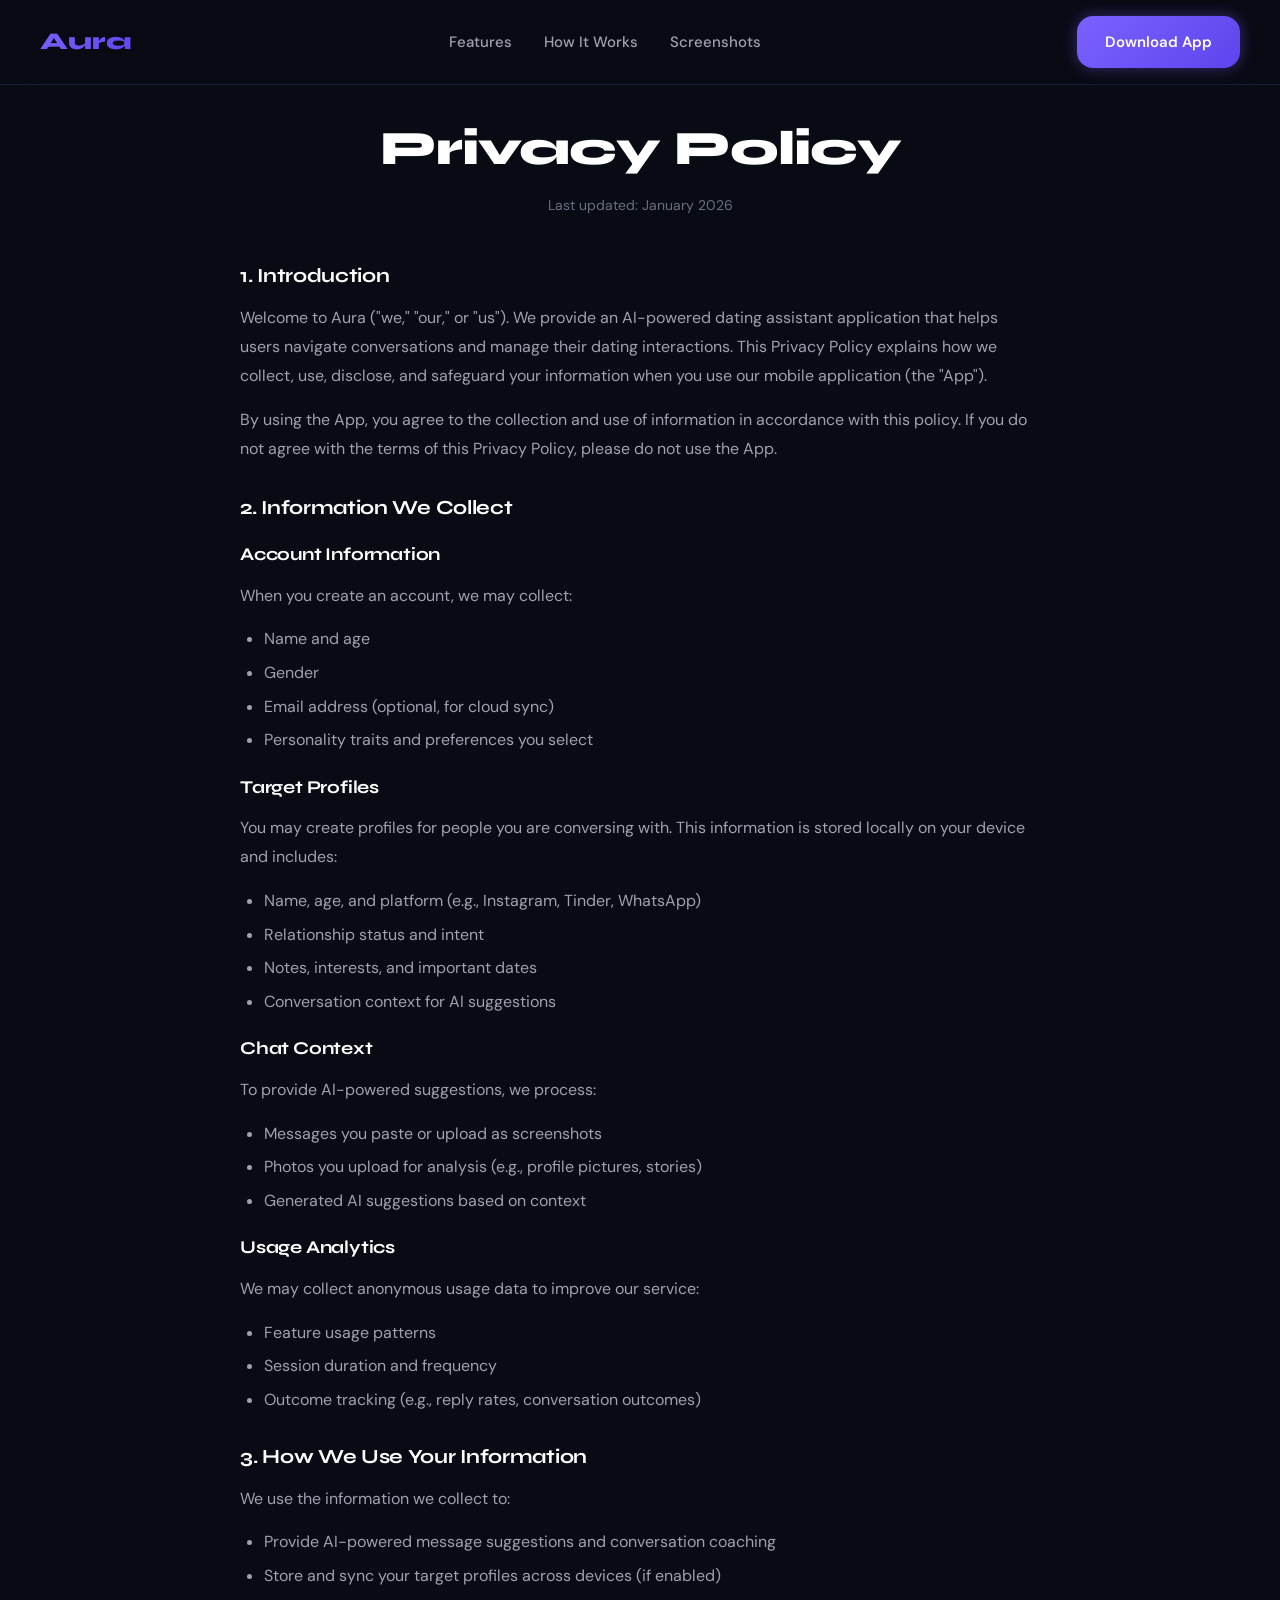
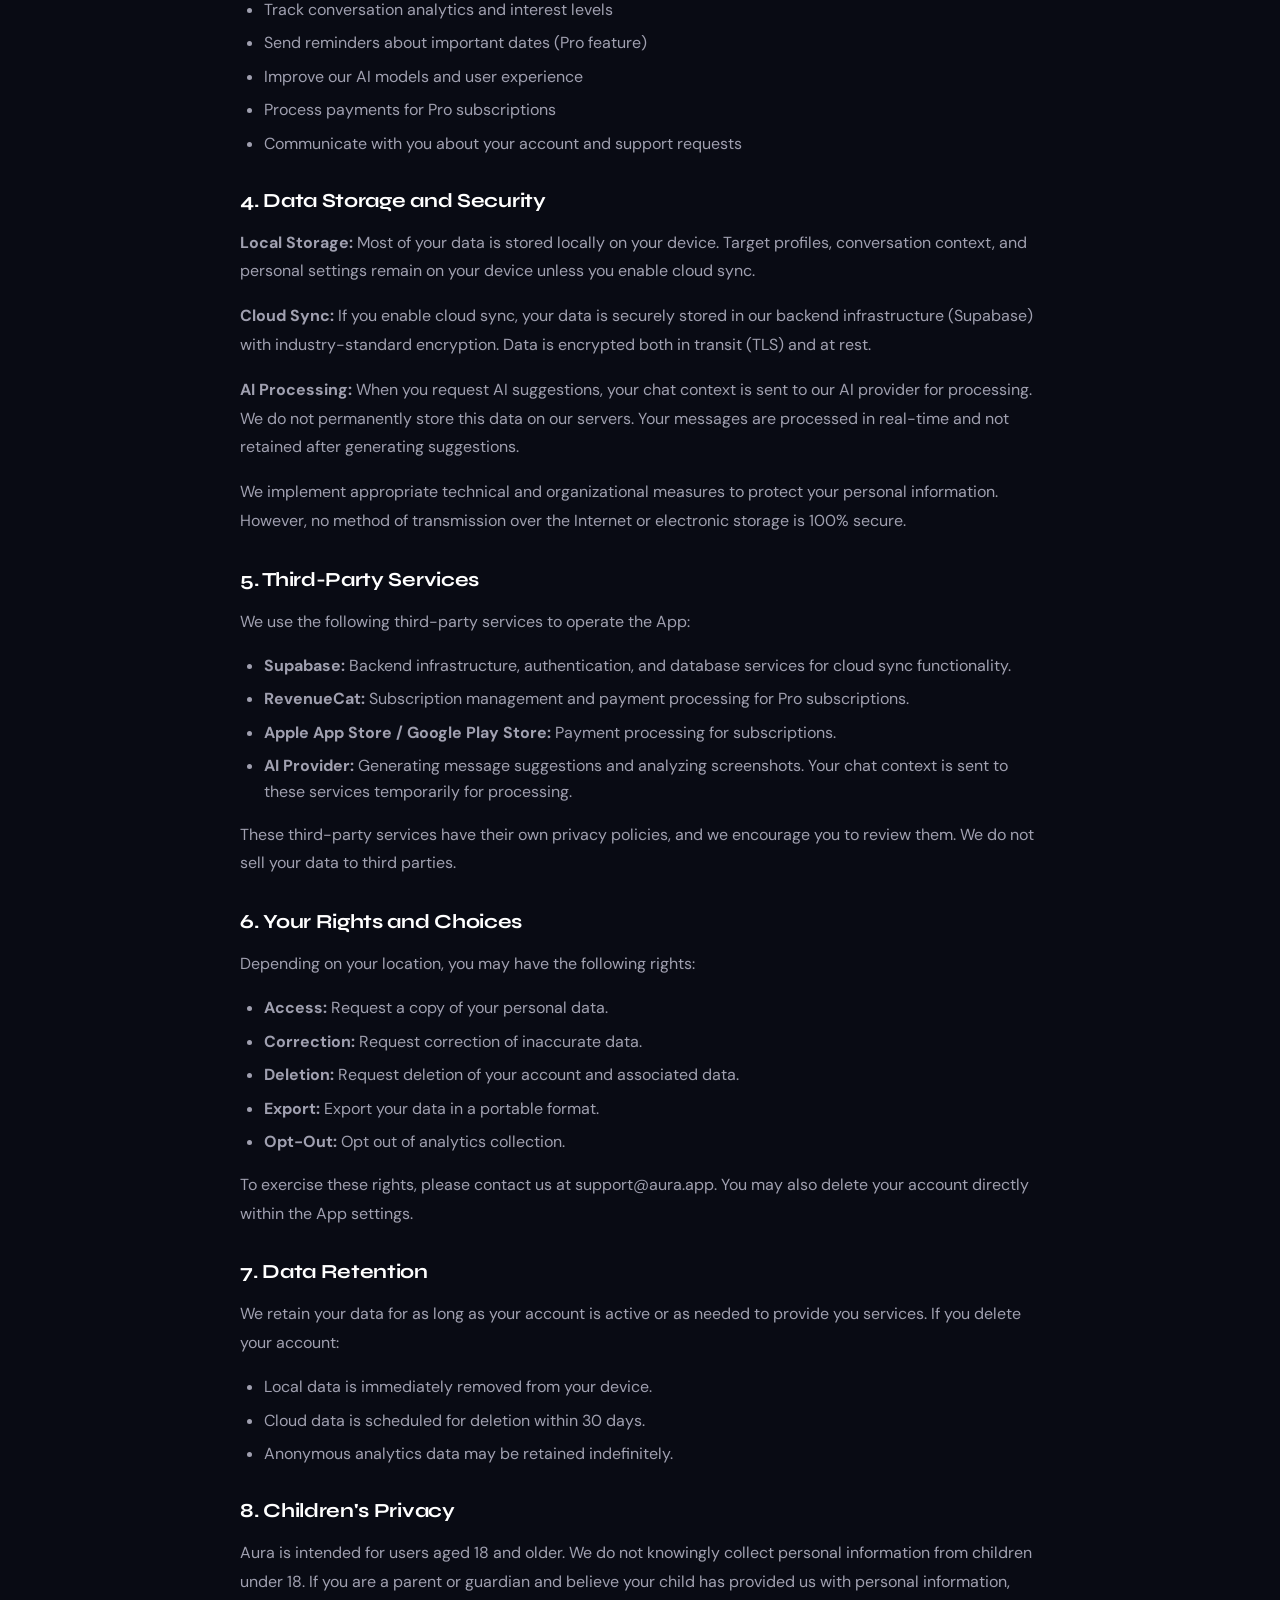
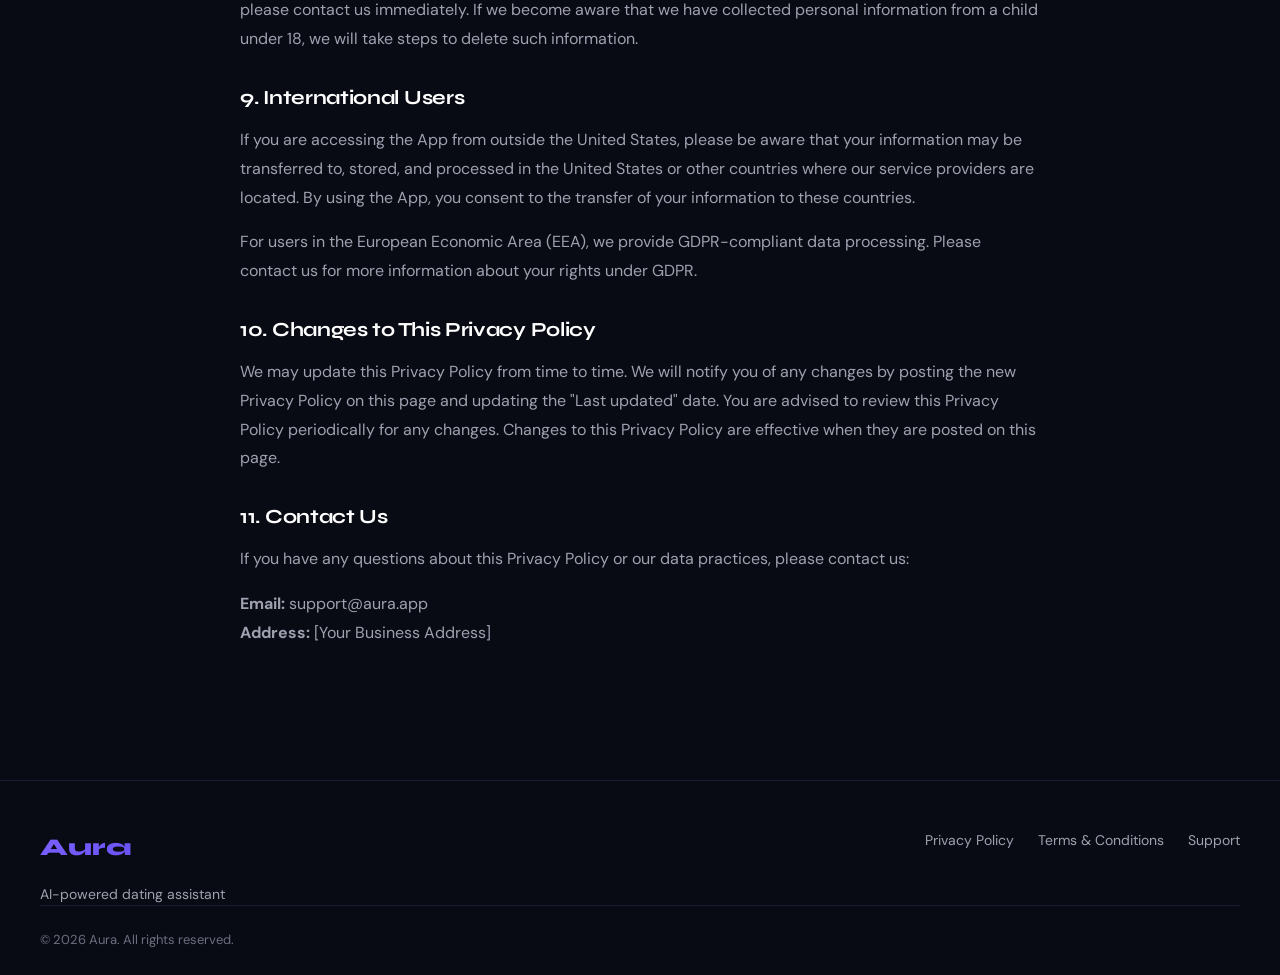
==== privacy.html @ 67057d3a "First commit" ====
<!DOCTYPE html>
<html lang="en">
<head>
  <meta charset="UTF-8">
  <meta name="viewport" content="width=device-width, initial-scale=1.0">
  <title>Privacy Policy | Aura - AI Dating Assistant</title>
  <meta name="description" content="Aura Privacy Policy. Learn how we collect, use, and protect your data.">
  <meta name="robots" content="index, follow">

  <!-- Fonts -->
  <link rel="preconnect" href="https://fonts.googleapis.com">
  <link rel="preconnect" href="https://fonts.gstatic.com" crossorigin>
  <link href="https://fonts.googleapis.com/css2?family=DM+Sans:opsz,wght@9..40,400;9..40,500;9..40,600;9..40,700&family=Syne:wght@400;500;600;700;800;900&display=swap" rel="stylesheet">

  <!-- Styles -->
  <link rel="stylesheet" href="css/styles.css">
</head>
<body>
  <!-- Navigation -->
  <nav class="nav">
    <div class="nav__container">
      <a href="index.html" class="nav__logo">Aura</a>
      <div class="nav__links">
        <a href="index.html#features" class="nav__link">Features</a>
        <a href="index.html#how-it-works" class="nav__link">How It Works</a>
        <a href="index.html#gallery" class="nav__link">Screenshots</a>
      </div>
      <a href="index.html#download" class="btn btn--primary nav__cta">Download App</a>
      <button class="nav__mobile-toggle" aria-label="Toggle menu">
        <span></span>
        <span></span>
        <span></span>
      </button>
    </div>
  </nav>

  <!-- Mobile Menu -->
  <div class="mobile-menu">
    <a href="index.html#features" class="mobile-menu__link">Features</a>
    <a href="index.html#how-it-works" class="mobile-menu__link">How It Works</a>
    <a href="index.html#gallery" class="mobile-menu__link">Screenshots</a>
    <a href="index.html#download" class="btn btn--primary">Download App</a>
  </div>

  <!-- Privacy Policy Content -->
  <main class="legal section">
    <div class="container">
      <div class="legal__header">
        <h1 class="h1 legal__title">Privacy Policy</h1>
        <p class="legal__updated">Last updated: January 2026</p>
      </div>

      <div class="legal__content">
        <section class="legal__section">
          <h2 class="h3 legal__section-title">1. Introduction</h2>
          <p class="legal__text">
            Welcome to Aura ("we," "our," or "us"). We provide an AI-powered dating assistant application that helps users navigate conversations and manage their dating interactions. This Privacy Policy explains how we collect, use, disclose, and safeguard your information when you use our mobile application (the "App").
          </p>
          <p class="legal__text">
            By using the App, you agree to the collection and use of information in accordance with this policy. If you do not agree with the terms of this Privacy Policy, please do not use the App.
          </p>
        </section>

        <section class="legal__section">
          <h2 class="h3 legal__section-title">2. Information We Collect</h2>

          <h4 class="h4 mt-3 mb-2">Account Information</h4>
          <p class="legal__text">When you create an account, we may collect:</p>
          <ul class="legal__list">
            <li>Name and age</li>
            <li>Gender</li>
            <li>Email address (optional, for cloud sync)</li>
            <li>Personality traits and preferences you select</li>
          </ul>

          <h4 class="h4 mt-3 mb-2">Target Profiles</h4>
          <p class="legal__text">
            You may create profiles for people you are conversing with. This information is stored locally on your device and includes:
          </p>
          <ul class="legal__list">
            <li>Name, age, and platform (e.g., Instagram, Tinder, WhatsApp)</li>
            <li>Relationship status and intent</li>
            <li>Notes, interests, and important dates</li>
            <li>Conversation context for AI suggestions</li>
          </ul>

          <h4 class="h4 mt-3 mb-2">Chat Context</h4>
          <p class="legal__text">
            To provide AI-powered suggestions, we process:
          </p>
          <ul class="legal__list">
            <li>Messages you paste or upload as screenshots</li>
            <li>Photos you upload for analysis (e.g., profile pictures, stories)</li>
            <li>Generated AI suggestions based on context</li>
          </ul>

          <h4 class="h4 mt-3 mb-2">Usage Analytics</h4>
          <p class="legal__text">We may collect anonymous usage data to improve our service:</p>
          <ul class="legal__list">
            <li>Feature usage patterns</li>
            <li>Session duration and frequency</li>
            <li>Outcome tracking (e.g., reply rates, conversation outcomes)</li>
          </ul>
        </section>

        <section class="legal__section">
          <h2 class="h3 legal__section-title">3. How We Use Your Information</h2>
          <p class="legal__text">We use the information we collect to:</p>
          <ul class="legal__list">
            <li>Provide AI-powered message suggestions and conversation coaching</li>
            <li>Store and sync your target profiles across devices (if enabled)</li>
            <li>Track conversation analytics and interest levels</li>
            <li>Send reminders about important dates (Pro feature)</li>
            <li>Improve our AI models and user experience</li>
            <li>Process payments for Pro subscriptions</li>
            <li>Communicate with you about your account and support requests</li>
          </ul>
        </section>

        <section class="legal__section">
          <h2 class="h3 legal__section-title">4. Data Storage and Security</h2>
          <p class="legal__text">
            <strong>Local Storage:</strong> Most of your data is stored locally on your device. Target profiles, conversation context, and personal settings remain on your device unless you enable cloud sync.
          </p>
          <p class="legal__text">
            <strong>Cloud Sync:</strong> If you enable cloud sync, your data is securely stored in our backend infrastructure (Supabase) with industry-standard encryption. Data is encrypted both in transit (TLS) and at rest.
          </p>
          <p class="legal__text">
            <strong>AI Processing:</strong> When you request AI suggestions, your chat context is sent to our AI provider for processing. We do not permanently store this data on our servers. Your messages are processed in real-time and not retained after generating suggestions.
          </p>
          <p class="legal__text">
            We implement appropriate technical and organizational measures to protect your personal information. However, no method of transmission over the Internet or electronic storage is 100% secure.
          </p>
        </section>

        <section class="legal__section">
          <h2 class="h3 legal__section-title">5. Third-Party Services</h2>
          <p class="legal__text">We use the following third-party services to operate the App:</p>
          <ul class="legal__list">
            <li><strong>Supabase:</strong> Backend infrastructure, authentication, and database services for cloud sync functionality.</li>
            <li><strong>RevenueCat:</strong> Subscription management and payment processing for Pro subscriptions.</li>
            <li><strong>Apple App Store / Google Play Store:</strong> Payment processing for subscriptions.</li>
            <li><strong>AI Provider:</strong> Generating message suggestions and analyzing screenshots. Your chat context is sent to these services temporarily for processing.</li>
          </ul>
          <p class="legal__text">
            These third-party services have their own privacy policies, and we encourage you to review them. We do not sell your data to third parties.
          </p>
        </section>

        <section class="legal__section">
          <h2 class="h3 legal__section-title">6. Your Rights and Choices</h2>
          <p class="legal__text">Depending on your location, you may have the following rights:</p>
          <ul class="legal__list">
            <li><strong>Access:</strong> Request a copy of your personal data.</li>
            <li><strong>Correction:</strong> Request correction of inaccurate data.</li>
            <li><strong>Deletion:</strong> Request deletion of your account and associated data.</li>
            <li><strong>Export:</strong> Export your data in a portable format.</li>
            <li><strong>Opt-Out:</strong> Opt out of analytics collection.</li>
          </ul>
          <p class="legal__text">
            To exercise these rights, please contact us at support@aura.app. You may also delete your account directly within the App settings.
          </p>
        </section>

        <section class="legal__section">
          <h2 class="h3 legal__section-title">7. Data Retention</h2>
          <p class="legal__text">
            We retain your data for as long as your account is active or as needed to provide you services. If you delete your account:
          </p>
          <ul class="legal__list">
            <li>Local data is immediately removed from your device.</li>
            <li>Cloud data is scheduled for deletion within 30 days.</li>
            <li>Anonymous analytics data may be retained indefinitely.</li>
          </ul>
        </section>

        <section class="legal__section">
          <h2 class="h3 legal__section-title">8. Children's Privacy</h2>
          <p class="legal__text">
            Aura is intended for users aged 18 and older. We do not knowingly collect personal information from children under 18. If you are a parent or guardian and believe your child has provided us with personal information, please contact us immediately. If we become aware that we have collected personal information from a child under 18, we will take steps to delete such information.
          </p>
        </section>

        <section class="legal__section">
          <h2 class="h3 legal__section-title">9. International Users</h2>
          <p class="legal__text">
            If you are accessing the App from outside the United States, please be aware that your information may be transferred to, stored, and processed in the United States or other countries where our service providers are located. By using the App, you consent to the transfer of your information to these countries.
          </p>
          <p class="legal__text">
            For users in the European Economic Area (EEA), we provide GDPR-compliant data processing. Please contact us for more information about your rights under GDPR.
          </p>
        </section>

        <section class="legal__section">
          <h2 class="h3 legal__section-title">10. Changes to This Privacy Policy</h2>
          <p class="legal__text">
            We may update this Privacy Policy from time to time. We will notify you of any changes by posting the new Privacy Policy on this page and updating the "Last updated" date. You are advised to review this Privacy Policy periodically for any changes. Changes to this Privacy Policy are effective when they are posted on this page.
          </p>
        </section>

        <section class="legal__section">
          <h2 class="h3 legal__section-title">11. Contact Us</h2>
          <p class="legal__text">
            If you have any questions about this Privacy Policy or our data practices, please contact us:
          </p>
          <p class="legal__text">
            <strong>Email:</strong> support@aura.app<br>
            <strong>Address:</strong> [Your Business Address]
          </p>
        </section>
      </div>
    </div>
  </main>

  <!-- Footer -->
  <footer class="footer">
    <div class="container">
      <div class="footer__content">
        <div class="footer__brand">
          <a href="index.html" class="footer__logo">Aura</a>
          <p class="footer__tagline">AI-powered dating assistant</p>
        </div>
        <div class="footer__links">
          <a href="privacy.html" class="footer__link">Privacy Policy</a>
          <a href="terms.html" class="footer__link">Terms & Conditions</a>
          <a href="mailto:support@aura.app" class="footer__link">Support</a>
        </div>
      </div>
      <div class="footer__bottom">
        <p class="footer__copyright">© 2026 Aura. All rights reserved.</p>
      </div>
    </div>
  </footer>

  <!-- JavaScript -->
  <script src="js/main.js"></script>
</body>
</html>
---- css/styles.css ----
/* Aura Landing Page - Design System */
/* Based on src/theme/theme.ts */

/* ========== CSS Variables ========== */
:root {
  /* Backgrounds */
  --color-bg: #090B14;
  --color-surface: #161824;
  --color-surface-solid: #161824;

  /* Primary */
  --color-primary: #7B61FF;
  --color-primary-light: #B388FF;
  --color-primary-dark: #5C45ED;

  /* Secondary */
  --color-secondary: #33CCFF;

  /* Status */
  --color-success: #00E676;
  --color-success-dark: #059669;
  --color-warning: #FFB74D;
  --color-danger: #FF4D4D;
  --color-pink: #FF7BE5;

  /* Text */
  --color-text: #FFFFFF;
  --color-text-secondary: #A0A0B0;
  --color-text-muted: #6B6E80;

  /* Borders */
  --color-border: rgba(130, 120, 255, 0.15);
  --color-border-active: rgba(123, 97, 255, 0.5);

  /* Gradients */
  --gradient-primary: linear-gradient(135deg, #7B61FF, #5C45ED);
  --gradient-accent: linear-gradient(135deg, #33CCFF, #7B61FF);
  --gradient-bg: linear-gradient(180deg, #090B14, #161824);

  /* Glassmorphism */
  --glass-bg: rgba(30, 40, 75, 0.55);
  --glass-border: rgba(130, 120, 255, 0.15);

  /* Effects */
  --glow-shadow: 0 0 20px rgba(168, 85, 247, 0.5);
  --border-radius-sm: 12px;
  --border-radius-standard: 16px;
  --border-radius-card: 20px;

  /* Typography */
  --font-headline: 'Syne', sans-serif;
  --font-body: 'DM Sans', sans-serif;

  /* Spacing */
  --container-max: 1200px;
  --container-padding: 20px;
}

/* ========== Reset & Base ========== */
*, *::before, *::after {
  box-sizing: border-box;
  margin: 0;
  padding: 0;
}

html {
  scroll-behavior: smooth;
}

body {
  font-family: var(--font-body);
  font-size: 16px;
  line-height: 1.6;
  color: var(--color-text);
  background: var(--color-bg);
  -webkit-font-smoothing: antialiased;
  -moz-osx-font-smoothing: grayscale;
}

img {
  max-width: 100%;
  height: auto;
  display: block;
}

a {
  color: inherit;
  text-decoration: none;
}

ul, ol {
  list-style: none;
}

/* ========== Typography ========== */
h1, h2, h3, h4, h5, h6 {
  font-family: var(--font-headline);
  font-weight: 800;
  line-height: 1.2;
}

.h1, h1 {
  font-size: clamp(32px, 6vw, 48px);
  font-weight: 900;
  letter-spacing: -1px;
}

.h2, h2 {
  font-size: clamp(24px, 4vw, 32px);
  letter-spacing: -0.5px;
}

.h3, h3 {
  font-size: clamp(20px, 3vw, 24px);
  font-weight: 700;
  letter-spacing: -0.3px;
}

.h4, h4 {
  font-size: 18px;
  font-weight: 700;
  letter-spacing: -0.2px;
}

.text-gradient {
  background: linear-gradient(135deg, var(--color-text), var(--color-primary-light));
  -webkit-background-clip: text;
  -webkit-text-fill-color: transparent;
  background-clip: text;
}

.text-secondary {
  color: var(--color-text-secondary);
}

.text-muted {
  color: var(--color-text-muted);
}

/* ========== Layout ========== */
.container {
  max-width: var(--container-max);
  margin: 0 auto;
  padding: 0 var(--container-padding);
}

.section {
  padding: 80px 0;
}

@media (min-width: 768px) {
  :root {
    --container-padding: 40px;
  }
  .section {
    padding: 100px 0;
  }
}

@media (min-width: 1280px) {
  :root {
    --container-max: 1400px;
  }
}

/* ========== Navigation ========== */
.nav {
  position: fixed;
  top: 0;
  left: 0;
  right: 0;
  z-index: 1000;
  background: rgba(9, 11, 20, 0.85);
  backdrop-filter: blur(20px);
  -webkit-backdrop-filter: blur(20px);
  border-bottom: 1px solid var(--color-border);
}

.nav__container {
  display: flex;
  align-items: center;
  justify-content: space-between;
  padding: 16px var(--container-padding);
  max-width: var(--container-max);
  margin: 0 auto;
}

.nav__logo {
  font-family: var(--font-headline);
  font-size: 24px;
  font-weight: 800;
  background: var(--gradient-primary);
  -webkit-background-clip: text;
  -webkit-text-fill-color: transparent;
  background-clip: text;
}

.nav__links {
  display: none;
  gap: 32px;
}

.nav__link {
  color: var(--color-text-secondary);
  font-size: 15px;
  font-weight: 500;
  transition: color 0.2s ease;
}

.nav__link:hover {
  color: var(--color-text);
}

.nav__cta {
  display: none;
}

.nav__mobile-toggle {
  display: flex;
  flex-direction: column;
  gap: 5px;
  background: none;
  border: none;
  cursor: pointer;
  padding: 8px;
}

.nav__mobile-toggle span {
  display: block;
  width: 24px;
  height: 2px;
  background: var(--color-text);
  transition: transform 0.2s ease, opacity 0.2s ease;
}

.nav__mobile-toggle.active span:nth-child(1) {
  transform: translateY(7px) rotate(45deg);
}

.nav__mobile-toggle.active span:nth-child(2) {
  opacity: 0;
}

.nav__mobile-toggle.active span:nth-child(3) {
  transform: translateY(-7px) rotate(-45deg);
}

/* Mobile menu */
.mobile-menu {
  position: fixed;
  top: 60px;
  left: 0;
  right: 0;
  bottom: 0;
  background: var(--color-bg);
  padding: 24px;
  display: none;
  flex-direction: column;
  gap: 24px;
  z-index: 999;
}

.mobile-menu.active {
  display: flex;
}

.mobile-menu__link {
  font-size: 18px;
  color: var(--color-text-secondary);
  padding: 12px 0;
  border-bottom: 1px solid var(--color-border);
}

@media (min-width: 768px) {
  .nav__links {
    display: flex;
  }
  .nav__cta {
    display: block;
  }
  .nav__mobile-toggle {
    display: none;
  }
}

/* ========== Buttons ========== */
.btn {
  display: inline-flex;
  align-items: center;
  justify-content: center;
  gap: 8px;
  padding: 14px 28px;
  font-family: var(--font-body);
  font-size: 15px;
  font-weight: 600;
  border-radius: var(--border-radius-standard);
  border: none;
  cursor: pointer;
  transition: transform 0.2s ease, box-shadow 0.2s ease;
  text-decoration: none;
}

.btn:active {
  transform: scale(0.97);
}

.btn--primary {
  background: var(--gradient-primary);
  color: var(--color-text);
  box-shadow: 0 0 16px rgba(123, 97, 255, 0.4);
}

.btn--primary:hover {
  box-shadow: 0 0 24px rgba(123, 97, 255, 0.6);
  transform: translateY(-2px);
}

.btn--secondary {
  background: transparent;
  color: var(--color-text);
  border: 1px solid var(--color-border-active);
}

.btn--secondary:hover {
  background: rgba(123, 97, 255, 0.1);
  border-color: var(--color-primary);
}

.btn--large {
  padding: 18px 36px;
  font-size: 16px;
}

/* ========== Glass Card ========== */
.glass-card {
  background: var(--glass-bg);
  border: 1px solid var(--glass-border);
  border-radius: var(--border-radius-card);
  backdrop-filter: blur(20px);
  -webkit-backdrop-filter: blur(20px);
  padding: 24px;
  transition: transform 0.2s ease, border-color 0.2s ease;
}

.glass-card:hover {
  border-color: rgba(160, 120, 255, 0.3);
  transform: translateY(-4px);
}

.glass-card--elevated {
  border-color: rgba(160, 120, 255, 0.5);
  background: rgba(30, 40, 75, 0.08);
}

.glass-card--highlighted {
  border-color: rgba(168, 85, 247, 0.35);
  background: rgba(30, 40, 75, 0.1);
  box-shadow: 0 4px 16px rgba(168, 85, 247, 0.15);
}

/* ========== Hero Section ========== */
.hero {
  position: relative;
  min-height: 100vh;
  display: flex;
  align-items: center;
  padding-top: 80px;
  overflow: hidden;
}

.hero__background {
  position: absolute;
  inset: 0;
  z-index: -1;
}

.hero__gradient {
  position: absolute;
  inset: 0;
  background: var(--gradient-bg);
}

.hero__glow {
  position: absolute;
  width: 600px;
  height: 600px;
  border-radius: 50%;
  filter: blur(120px);
  opacity: 0.4;
}

.hero__glow--primary {
  background: var(--color-primary);
  top: -200px;
  right: -200px;
}

.hero__glow--secondary {
  background: var(--color-secondary);
  bottom: -200px;
  left: -200px;
  opacity: 0.2;
}

.hero__container {
  display: flex;
  flex-direction: column;
  align-items: center;
  gap: 48px;
  text-align: center;
}

.hero__content {
  max-width: 600px;
}

.hero__title {
  margin-bottom: 20px;
}

.hero__subtitle {
  font-size: 18px;
  color: var(--color-text-secondary);
  margin-bottom: 32px;
  line-height: 1.7;
}

.hero__ctas {
  display: flex;
  flex-direction: column;
  gap: 16px;
}

.hero__screenshot {
  position: relative;
  max-width: 280px;
}

.hero__phone {
  position: relative;
  border-radius: 40px;
  overflow: hidden;
  box-shadow:
    0 0 60px rgba(123, 97, 255, 0.3),
    0 25px 50px -12px rgba(0, 0, 0, 0.5);
}

.hero__phone::before {
  content: '';
  position: absolute;
  inset: 0;
  border: 8px solid #1a1a2e;
  border-radius: 40px;
  pointer-events: none;
  z-index: 10;
}

.hero__phone img {
  width: 100%;
  display: block;
}

@media (min-width: 768px) {
  .hero__ctas {
    flex-direction: row;
    justify-content: center;
  }
}

@media (min-width: 1024px) {
  .hero__container {
    flex-direction: row;
    text-align: left;
    justify-content: space-between;
  }
  .hero__content {
    max-width: 500px;
  }
  .hero__screenshot {
    max-width: 320px;
    flex-shrink: 0;
  }
}

/* ========== Features Section ========== */
.features {
  background: var(--gradient-bg);
}

.features__header {
  text-align: center;
  margin-bottom: 48px;
}

.features__title {
  margin-bottom: 16px;
}

.features__subtitle {
  color: var(--color-text-secondary);
  max-width: 500px;
  margin: 0 auto;
}

.features__grid {
  display: grid;
  grid-template-columns: 1fr;
  gap: 20px;
}

@media (min-width: 640px) {
  .features__grid {
    grid-template-columns: repeat(2, 1fr);
  }
}

@media (min-width: 1024px) {
  .features__grid {
    grid-template-columns: repeat(3, 1fr);
    gap: 24px;
  }
}

.feature-card {
  display: flex;
  flex-direction: column;
  gap: 16px;
}

.feature-card__icon {
  font-size: 32px;
  line-height: 1;
}

.feature-card__title {
  font-size: 20px;
  font-weight: 700;
}

.feature-card__description {
  color: var(--color-text-secondary);
  font-size: 15px;
  line-height: 1.6;
}

/* ========== How It Works Section ========== */
.how-it-works {
  background: var(--color-bg);
}

.how-it-works__header {
  text-align: center;
  margin-bottom: 48px;
}

.how-it-works__steps {
  display: flex;
  flex-direction: column;
  gap: 32px;
}

.how-it-works__step {
  display: flex;
  flex-direction: column;
  align-items: center;
  text-align: center;
  gap: 16px;
}

.how-it-works__number {
  width: 48px;
  height: 48px;
  display: flex;
  align-items: center;
  justify-content: center;
  font-family: var(--font-headline);
  font-size: 20px;
  font-weight: 800;
  background: var(--gradient-primary);
  border-radius: 50%;
  flex-shrink: 0;
}

.how-it-works__content {
  max-width: 300px;
}

.how-it-works__step-title {
  font-size: 18px;
  margin-bottom: 8px;
}

.how-it-works__step-description {
  color: var(--color-text-secondary);
  font-size: 15px;
}

@media (min-width: 768px) {
  .how-it-works__steps {
    flex-direction: row;
    justify-content: center;
    gap: 48px;
  }
  .how-it-works__step {
    max-width: 280px;
  }
}

/* ========== Screenshot Gallery ========== */
.gallery {
  background: linear-gradient(180deg, var(--color-bg) 0%, var(--color-surface) 100%);
}

.gallery__header {
  text-align: center;
  margin-bottom: 48px;
}

.gallery__grid {
  display: grid;
  grid-template-columns: 1fr;
  gap: 24px;
}

.gallery__item {
  position: relative;
  border-radius: var(--border-radius-card);
  overflow: hidden;
  background: var(--glass-bg);
  border: 1px solid var(--color-border);
  transition: transform 0.3s ease, box-shadow 0.3s ease;
}

.gallery__item:hover {
  transform: translateY(-8px);
  box-shadow: 0 20px 40px rgba(123, 97, 255, 0.2);
}

.gallery__image {
  width: 100%;
  display: block;
}

.gallery__caption {
  position: absolute;
  bottom: 0;
  left: 0;
  right: 0;
  padding: 20px;
  background: linear-gradient(transparent, rgba(9, 11, 20, 0.9));
}

.gallery__caption-title {
  font-size: 16px;
  font-weight: 600;
}

@media (min-width: 640px) {
  .gallery__grid {
    grid-template-columns: repeat(2, 1fr);
  }
}

@media (min-width: 1024px) {
  .gallery__grid {
    grid-template-columns: repeat(3, 1fr);
  }
}

/* ========== Pricing Section ========== */
.pricing {
  background: var(--color-surface);
}

.pricing__header {
  text-align: center;
  margin-bottom: 48px;
}

.pricing__cards {
  display: grid;
  grid-template-columns: 1fr;
  gap: 24px;
  max-width: 800px;
  margin: 0 auto;
}

.pricing-card {
  position: relative;
  padding: 32px;
}

.pricing-card--featured {
  border-color: var(--color-primary);
}

.pricing-card__badge {
  position: absolute;
  top: -12px;
  left: 50%;
  transform: translateX(-50%);
  background: var(--gradient-primary);
  padding: 4px 16px;
  border-radius: 20px;
  font-size: 12px;
  font-weight: 600;
  text-transform: uppercase;
  letter-spacing: 0.5px;
}

.pricing-card__title {
  font-size: 24px;
  margin-bottom: 8px;
}

.pricing-card__price {
  font-family: var(--font-headline);
  font-size: 36px;
  font-weight: 800;
  margin-bottom: 24px;
}

.pricing-card__price span {
  font-size: 16px;
  font-weight: 400;
  color: var(--color-text-secondary);
}

.pricing-card__features {
  display: flex;
  flex-direction: column;
  gap: 12px;
  margin-bottom: 24px;
}

.pricing-card__feature {
  display: flex;
  align-items: center;
  gap: 12px;
  color: var(--color-text-secondary);
}

.pricing-card__feature::before {
  content: '✓';
  color: var(--color-success);
  font-weight: 600;
}

@media (min-width: 768px) {
  .pricing__cards {
    grid-template-columns: repeat(2, 1fr);
  }
}

/* ========== CTA Section ========== */
.cta {
  text-align: center;
  padding: 80px 0;
  background: var(--gradient-bg);
}

.cta__title {
  margin-bottom: 16px;
}

.cta__subtitle {
  color: var(--color-text-secondary);
  margin-bottom: 32px;
  max-width: 500px;
  margin-left: auto;
  margin-right: auto;
}

.cta__buttons {
  display: flex;
  flex-direction: column;
  align-items: center;
  gap: 16px;
}

@media (min-width: 480px) {
  .cta__buttons {
    flex-direction: row;
    justify-content: center;
  }
}

/* ========== Footer ========== */
.footer {
  background: var(--color-bg);
  border-top: 1px solid var(--color-border);
  padding: 48px 0 24px;
}

.footer__content {
  display: flex;
  flex-direction: column;
  gap: 32px;
}

.footer__brand {
  display: flex;
  flex-direction: column;
  gap: 16px;
}

.footer__logo {
  font-family: var(--font-headline);
  font-size: 24px;
  font-weight: 800;
  background: var(--gradient-primary);
  -webkit-background-clip: text;
  -webkit-text-fill-color: transparent;
  background-clip: text;
}

.footer__tagline {
  color: var(--color-text-secondary);
  font-size: 14px;
}

.footer__links {
  display: flex;
  flex-wrap: wrap;
  gap: 24px;
}

.footer__link {
  color: var(--color-text-secondary);
  font-size: 14px;
  transition: color 0.2s ease;
}

.footer__link:hover {
  color: var(--color-text);
}

.footer__bottom {
  display: flex;
  flex-direction: column;
  gap: 16px;
  padding-top: 24px;
  border-top: 1px solid var(--color-border);
}

.footer__copyright {
  color: var(--color-text-muted);
  font-size: 13px;
}

@media (min-width: 768px) {
  .footer__content {
    flex-direction: row;
    justify-content: space-between;
    align-items: flex-start;
  }
  .footer__bottom {
    flex-direction: row;
    justify-content: space-between;
    align-items: center;
  }
}

/* ========== Legal Pages ========== */
.legal {
  padding-top: 120px;
}

.legal__header {
  text-align: center;
  margin-bottom: 48px;
}

.legal__title {
  margin-bottom: 16px;
}

.legal__updated {
  color: var(--color-text-muted);
  font-size: 14px;
}

.legal__content {
  max-width: 800px;
  margin: 0 auto;
}

.legal__section {
  margin-bottom: 32px;
}

.legal__section-title {
  font-size: 20px;
  margin-bottom: 16px;
}

.legal__text {
  color: var(--color-text-secondary);
  line-height: 1.8;
  margin-bottom: 16px;
}

.legal__list {
  list-style: disc;
  padding-left: 24px;
  margin-bottom: 16px;
}

.legal__list li {
  color: var(--color-text-secondary);
  margin-bottom: 8px;
  line-height: 1.6;
}

/* ========== Animations ========== */
@keyframes fadeInUp {
  from {
    opacity: 0;
    transform: translateY(20px);
  }
  to {
    opacity: 1;
    transform: translateY(0);
  }
}

@keyframes pulseGlow {
  0%, 100% {
    box-shadow: 0 0 20px rgba(123, 97, 255, 0.4);
  }
  50% {
    box-shadow: 0 0 40px rgba(123, 97, 255, 0.6);
  }
}

.animate-in {
  animation: fadeInUp 0.6s ease forwards;
}

.animate-delay-1 { animation-delay: 0.1s; }
.animate-delay-2 { animation-delay: 0.2s; }
.animate-delay-3 { animation-delay: 0.3s; }
.animate-delay-4 { animation-delay: 0.4s; }
.animate-delay-5 { animation-delay: 0.5s; }

/* Elements with this class start invisible for scroll animation */
.animate-on-scroll {
  opacity: 0;
  transform: translateY(20px);
  transition: opacity 0.6s ease, transform 0.6s ease;
}

.animate-on-scroll.visible {
  opacity: 1;
  transform: translateY(0);
}

/* ========== Utility Classes ========== */
.text-center { text-align: center; }
.text-left { text-align: left; }
.text-right { text-align: right; }

.mt-1 { margin-top: 8px; }
.mt-2 { margin-top: 16px; }
.mt-3 { margin-top: 24px; }
.mt-4 { margin-top: 32px; }

.mb-1 { margin-bottom: 8px; }
.mb-2 { margin-bottom: 16px; }
.mb-3 { margin-bottom: 24px; }
.mb-4 { margin-bottom: 32px; }

.hidden { display: none !important; }

@media (min-width: 768px) {
  .md-hidden { display: none !important; }
  .md-block { display: block !important; }
}
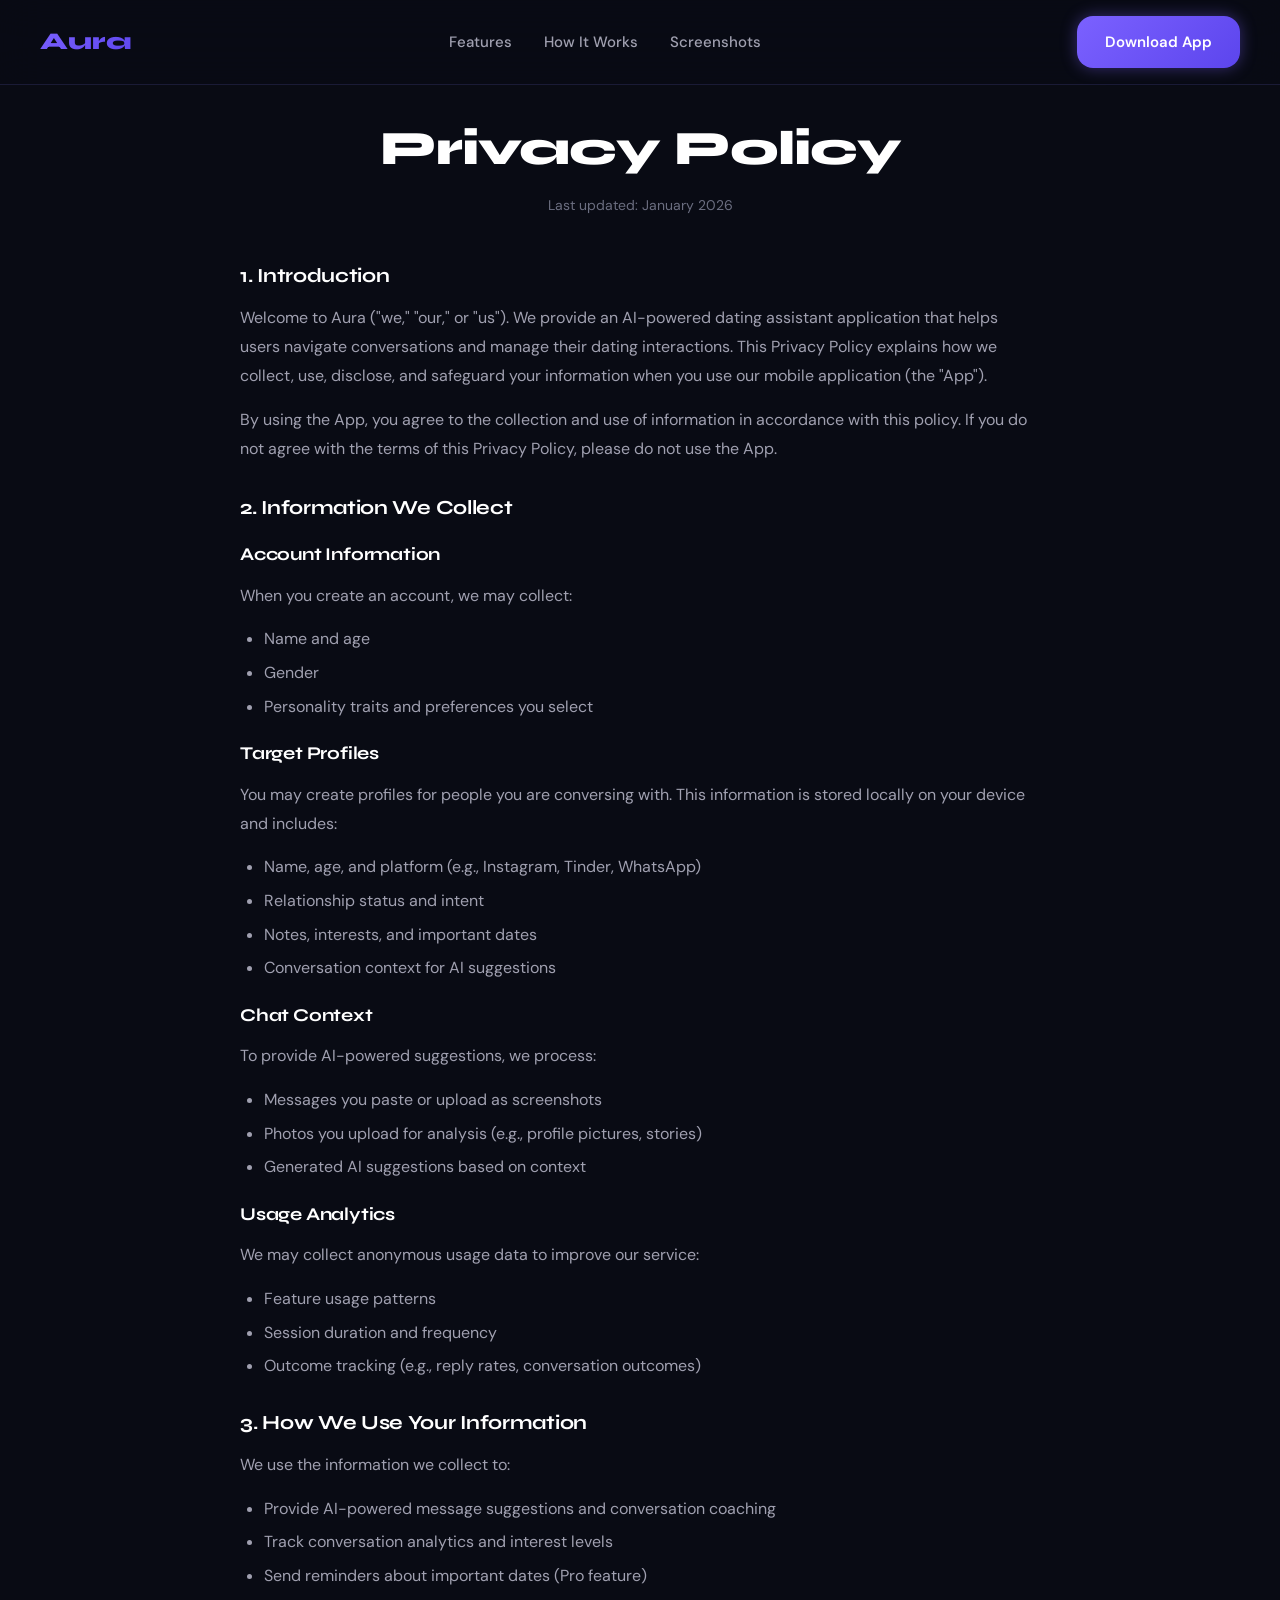
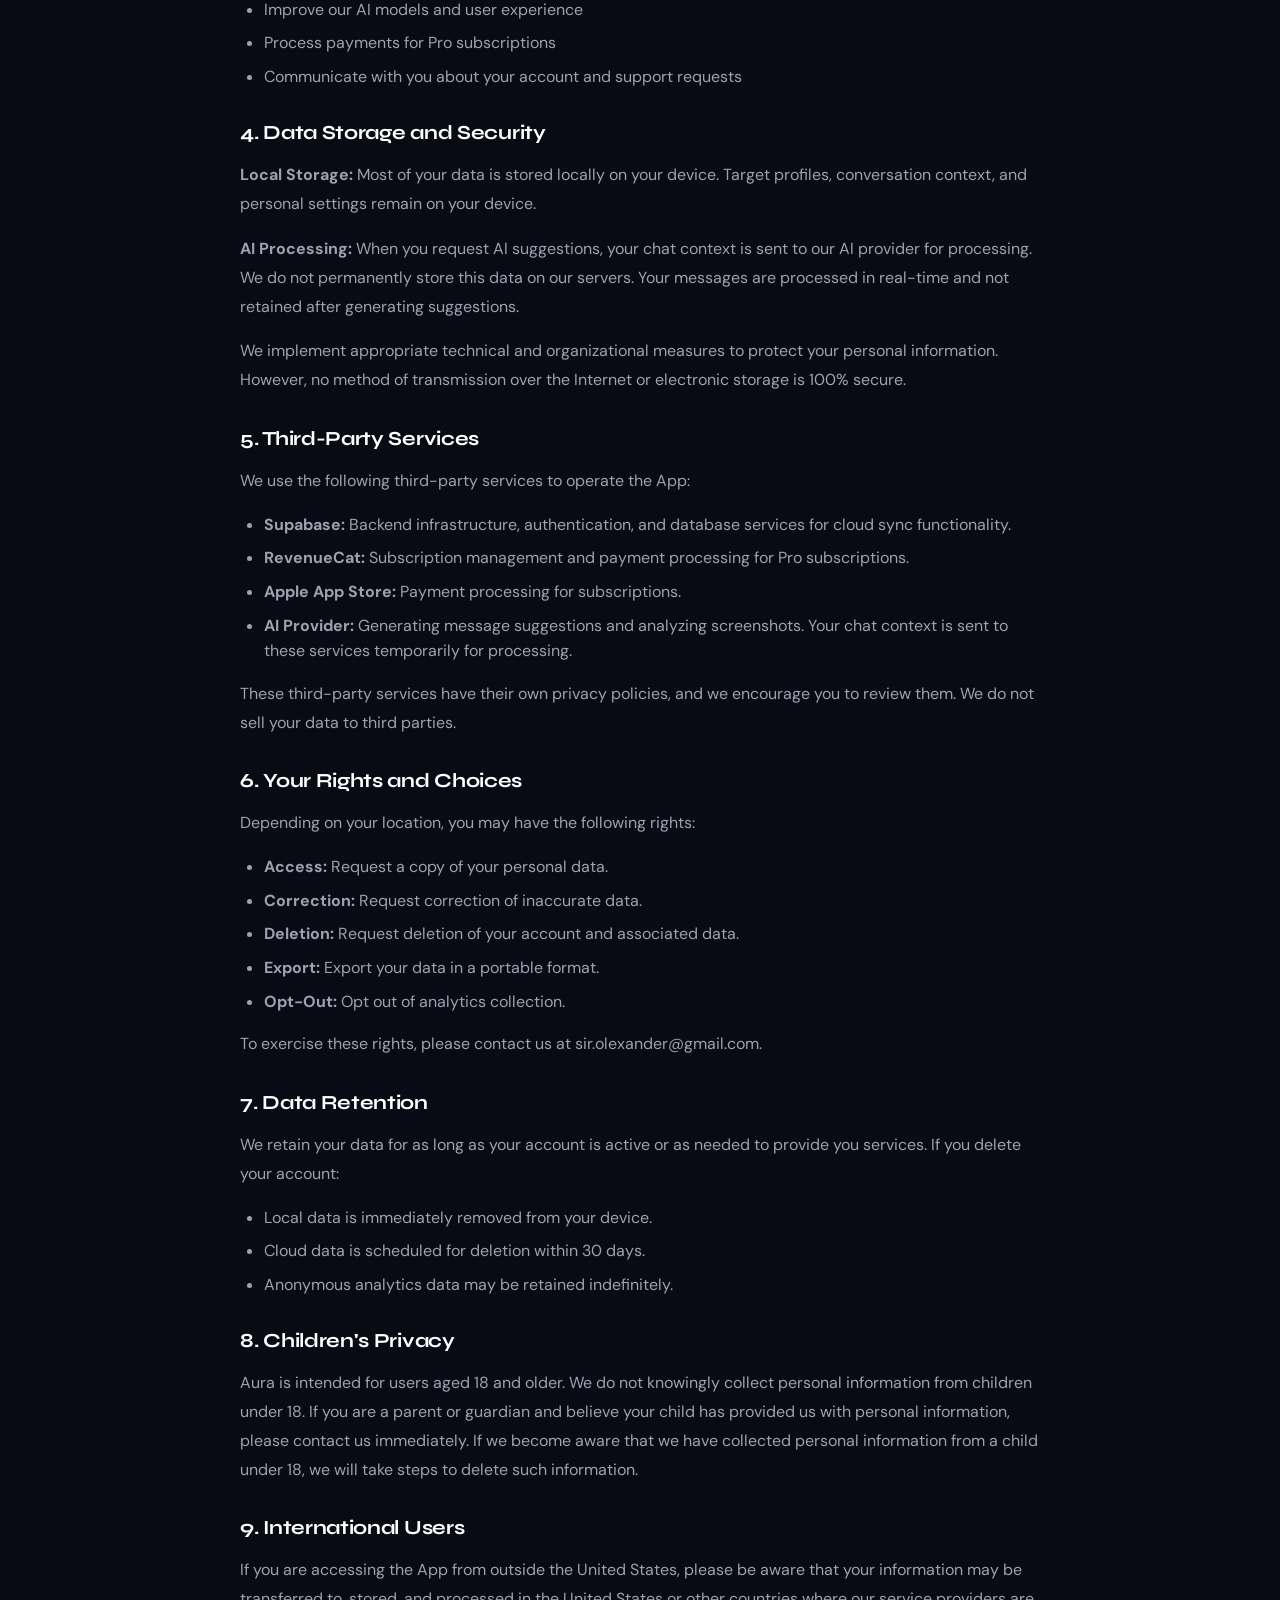
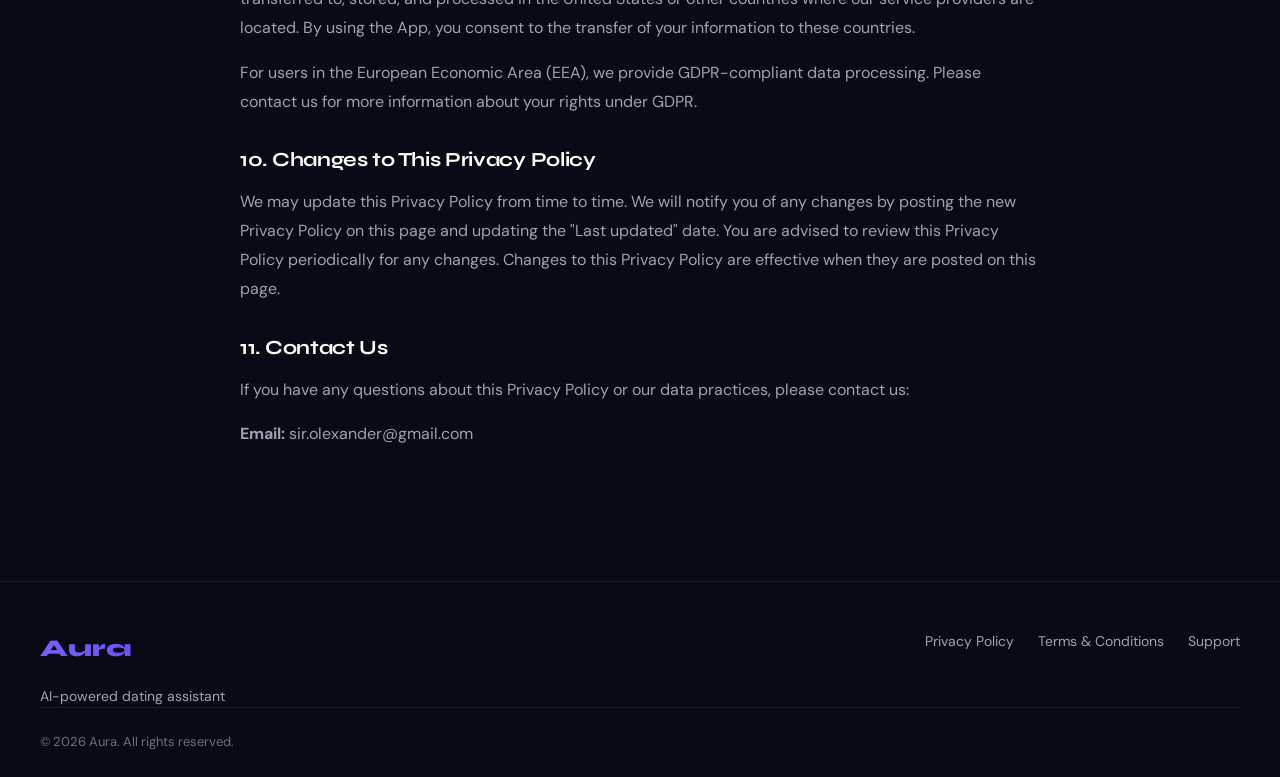
==== commit b1e4213c: "Updated some legal info" ====
--- a/privacy.html
+++ b/privacy.html
@@ -69,7 +69,7 @@
           <ul class="legal__list">
             <li>Name and age</li>
             <li>Gender</li>
-            <li>Email address (optional, for cloud sync)</li>
+
             <li>Personality traits and preferences you select</li>
           </ul>
 
@@ -108,7 +108,7 @@
           <p class="legal__text">We use the information we collect to:</p>
           <ul class="legal__list">
             <li>Provide AI-powered message suggestions and conversation coaching</li>
-            <li>Store and sync your target profiles across devices (if enabled)</li>
+
             <li>Track conversation analytics and interest levels</li>
             <li>Send reminders about important dates (Pro feature)</li>
             <li>Improve our AI models and user experience</li>
@@ -120,10 +120,7 @@
         <section class="legal__section">
           <h2 class="h3 legal__section-title">4. Data Storage and Security</h2>
           <p class="legal__text">
-            <strong>Local Storage:</strong> Most of your data is stored locally on your device. Target profiles, conversation context, and personal settings remain on your device unless you enable cloud sync.
-          </p>
-          <p class="legal__text">
-            <strong>Cloud Sync:</strong> If you enable cloud sync, your data is securely stored in our backend infrastructure (Supabase) with industry-standard encryption. Data is encrypted both in transit (TLS) and at rest.
+            <strong>Local Storage:</strong> Most of your data is stored locally on your device. Target profiles, conversation context, and personal settings remain on your device.
           </p>
           <p class="legal__text">
             <strong>AI Processing:</strong> When you request AI suggestions, your chat context is sent to our AI provider for processing. We do not permanently store this data on our servers. Your messages are processed in real-time and not retained after generating suggestions.
@@ -139,7 +136,7 @@
           <ul class="legal__list">
             <li><strong>Supabase:</strong> Backend infrastructure, authentication, and database services for cloud sync functionality.</li>
             <li><strong>RevenueCat:</strong> Subscription management and payment processing for Pro subscriptions.</li>
-            <li><strong>Apple App Store / Google Play Store:</strong> Payment processing for subscriptions.</li>
+            <li><strong>Apple App Store:</strong> Payment processing for subscriptions.</li>
             <li><strong>AI Provider:</strong> Generating message suggestions and analyzing screenshots. Your chat context is sent to these services temporarily for processing.</li>
           </ul>
           <p class="legal__text">
@@ -158,8 +155,7 @@
             <li><strong>Opt-Out:</strong> Opt out of analytics collection.</li>
           </ul>
           <p class="legal__text">
-            To exercise these rights, please contact us at support@aura.app. You may also delete your account directly within the App settings.
-          </p>
+            To exercise these rights, please contact us at sir.olexander@gmail.com.          </p>
         </section>
 
         <section class="legal__section">
@@ -204,8 +200,7 @@
             If you have any questions about this Privacy Policy or our data practices, please contact us:
           </p>
           <p class="legal__text">
-            <strong>Email:</strong> support@aura.app<br>
-            <strong>Address:</strong> [Your Business Address]
+            <strong>Email:</strong> sir.olexander@gmail.com
           </p>
         </section>
       </div>
@@ -223,7 +218,7 @@
         <div class="footer__links">
           <a href="privacy.html" class="footer__link">Privacy Policy</a>
           <a href="terms.html" class="footer__link">Terms & Conditions</a>
-          <a href="mailto:support@aura.app" class="footer__link">Support</a>
+          <a href="mailto:sir.olexander@gmail.com" class="footer__link">Support</a>
         </div>
       </div>
       <div class="footer__bottom">
